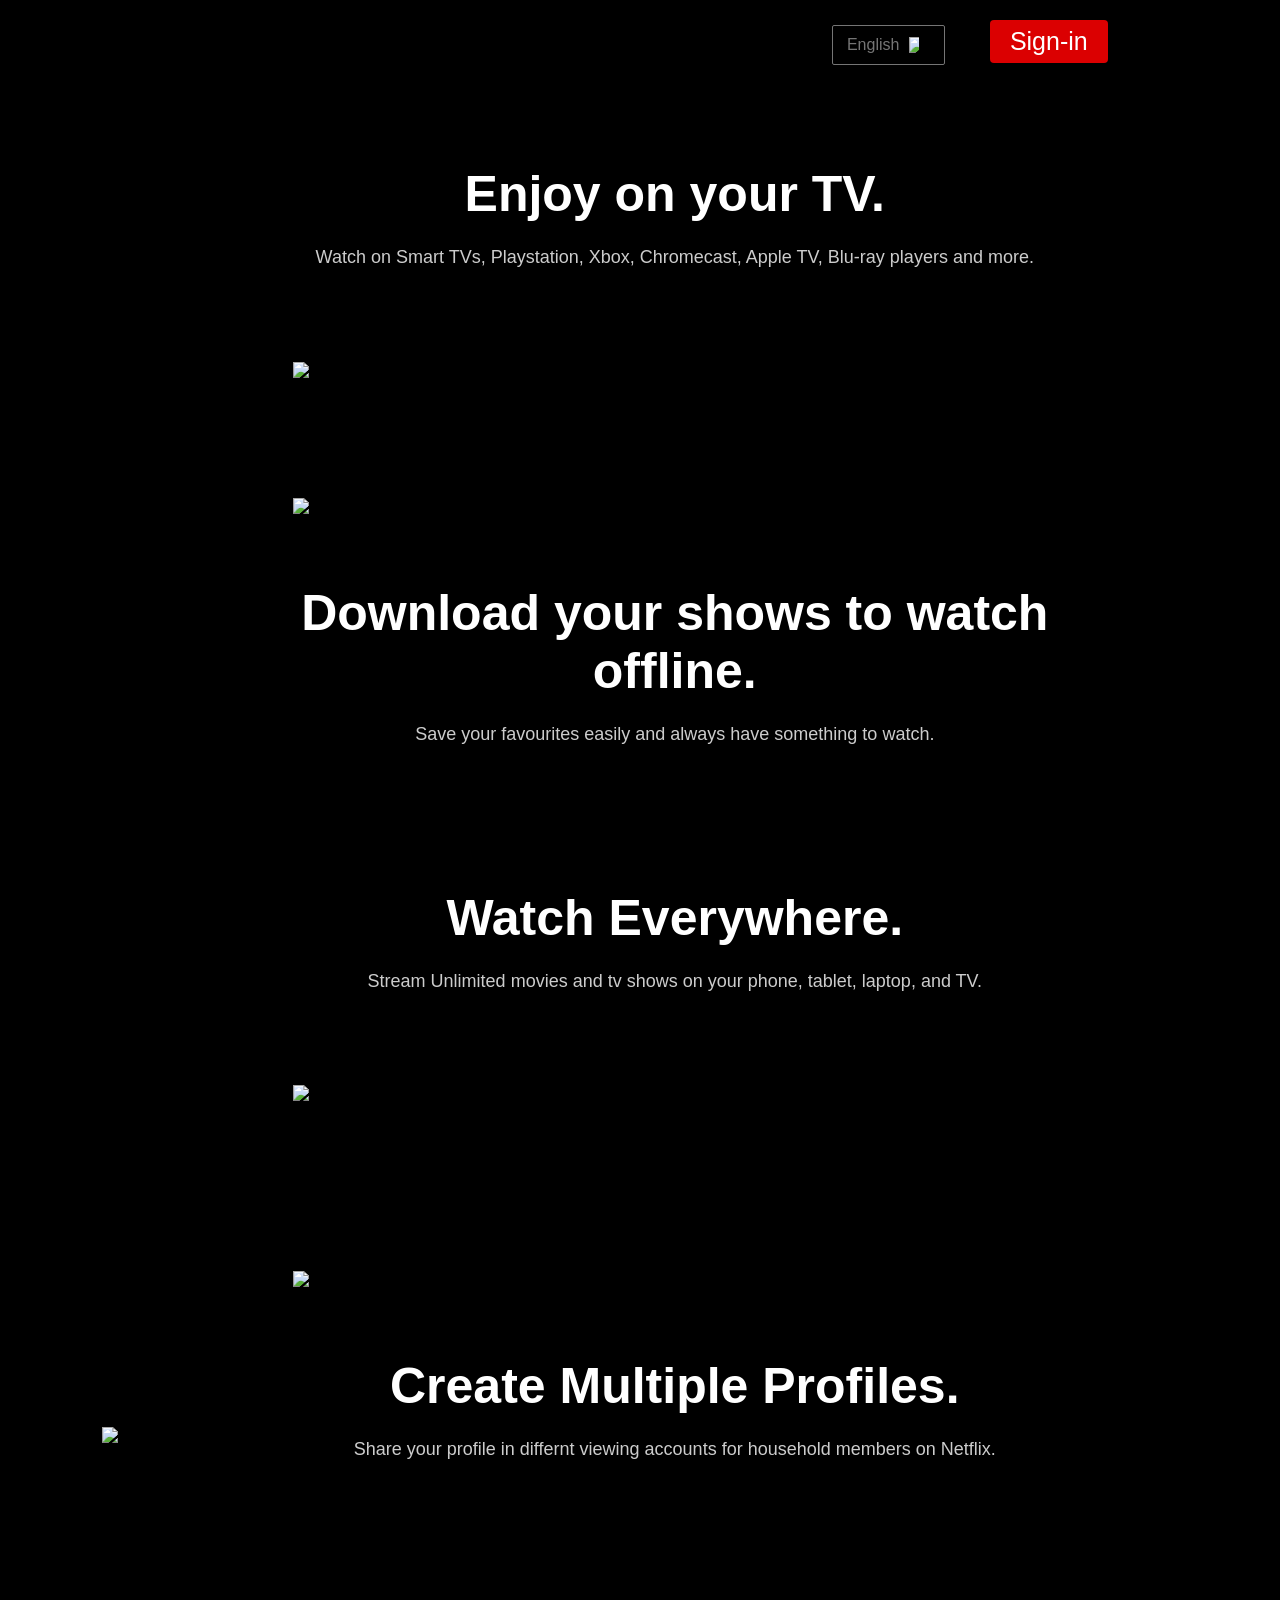
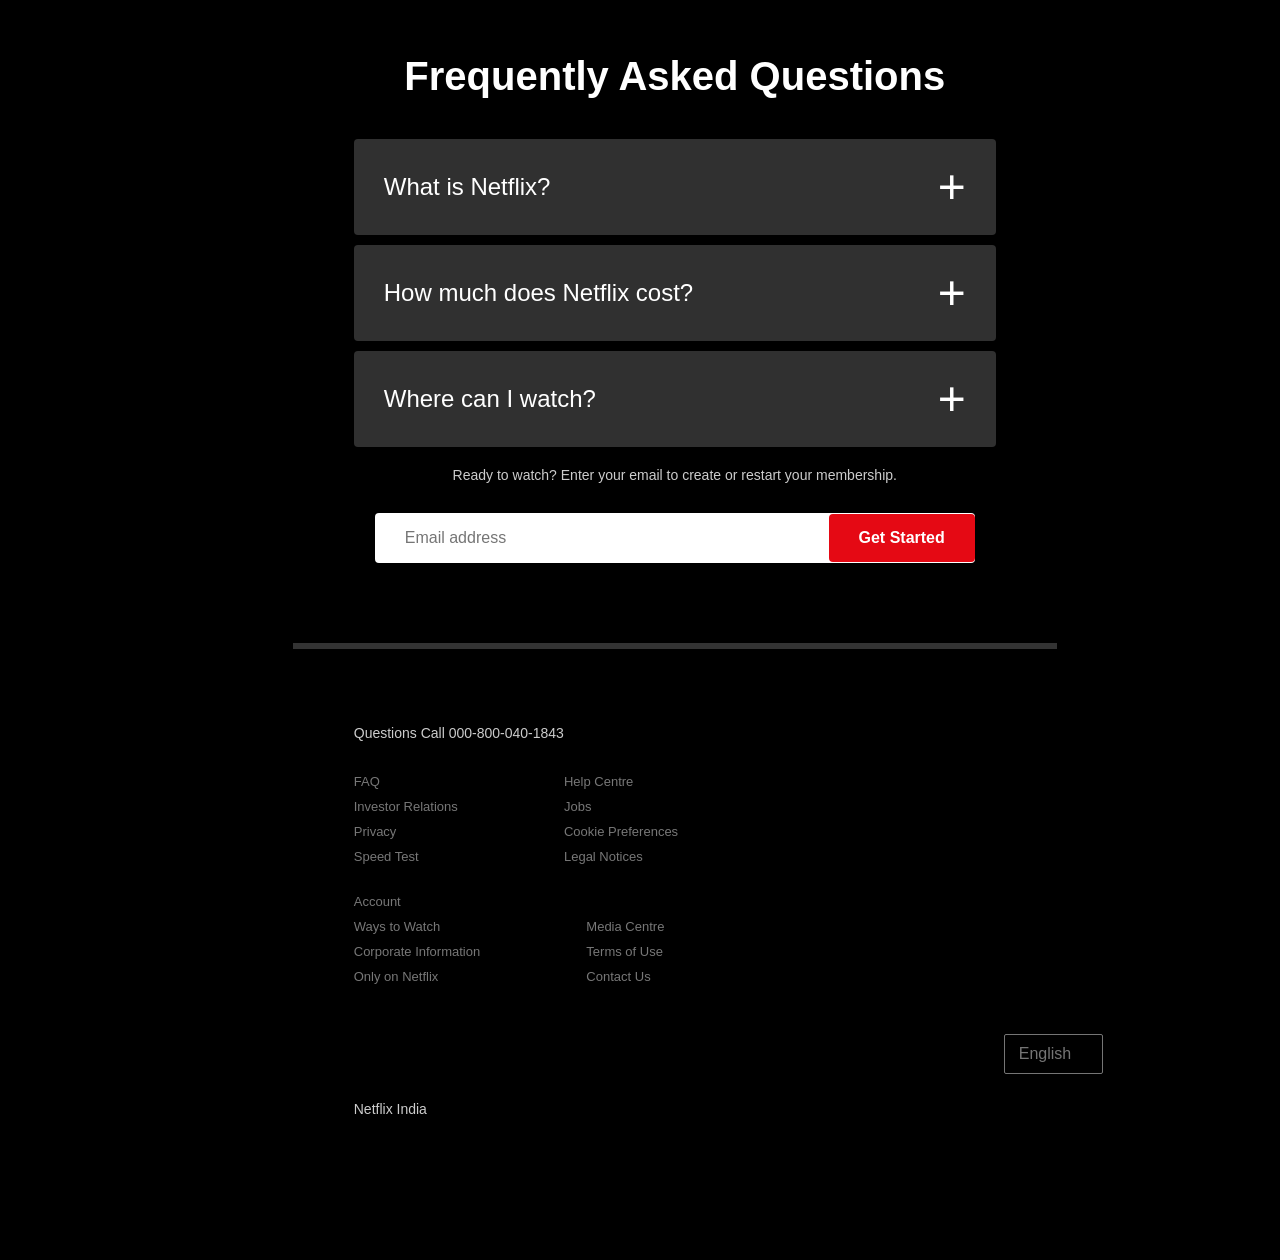
==== landing.html @ 238ab46c "Update landing.html" ====
<!DOCTYPE html>
<html>
<head>
    <meta name="viewport" content="width=device-width, initial-scale=1.0">
    <title>Netflix Clone Website</title>
    <link rel="stylesheet" href="style.css">
</head>
<body>

<!--Header-->
<div class="header">
    <nav>
        <img src="images/logo.png" class="logo">
        <div>
            <button class="language-btn">English <img src="images/down-icon.png"></button>
            <button class="language-btn2">Sign-in</button>
           
<!--Features-->
<div class="features">
    <div class="row">
        <div class="text-col">
            <h2>Enjoy on your TV.</h2>
            <p>Watch on Smart TVs, Playstation, Xbox, Chromecast, Apple TV, Blu-ray players and more.</p>
        </div>
        <div class="img-col">
            <img src="images/feature-1.png">
        </div>
    </div>
    <div class="row">
        <div class="img-col">
            <img src="images/feature-2.png">
        </div>
        <div class="text-col">
            <h2>Download your shows to watch offline.</h2>
            <p>Save your favourites easily and always have something to watch.</p>
        </div>
        <div class="row">
        <div class="text-col">
            <h2>Watch Everywhere.</h2>
            <p>Stream Unlimited movies and tv shows on your phone, tablet, laptop, and TV.</p>
        </div>
        <div class="img-col">
            <img src="images/feature-3.png">
        </div>
    </div>
    <div class="row">
         <div class="img-col">
            <img src="images/feature-4.png">
        </div>
        <div class="text-col">
            <h2>Create Multiple Profiles.</h2>
            <p>Share your profile in differnt viewing accounts for household members on Netflix.</p>
        </div>

    </div>
 </div>



<!--FAQ-->
<div class="container">
    <h1 class="faq-header">Frequently Asked Questions</h1>
    
    <div class="faq-list"> 
        <div class="faq-item">
            <input type="checkbox" id="faq1">
            
            <label for="faq1">
                What is Netflix?
            </label>
            
            <div class="faq-answer">
                <p>Netflix is a streaming service that offers a wide variety of award-winning TV shows, movies, anime, documentaries, and more on thousands of internet-connected devices.</p>
            </div>
        </div>

        <div class="faq-item">
            <input type="checkbox" id="faq2">
            <label for="faq2">
                How much does Netflix cost?
            </label>
            <div class="faq-answer">
                <p>Watch Netflix on your smartphone, tablet, Smart TV, laptop, or streaming device, all for one fixed monthly fee. Plans range from USD3.99 to USD11.99 a month.</p>
            </div>
        </div>
        
        <div class="faq-item">
            <input type="checkbox" id="faq3">
            <label for="faq3">
                Where can I watch?
            </label>
            <div class="faq-answer">
                <p>Watch anywhere, anytime. Sign in with your Netflix account to watch instantly on the web at netflix.com from your personal computer or on any internet-connected device.</p>
            </div>
        </div>

 </div>
 <!--Footer-->
 <small>Ready to watch? Enter your email to create or restart your membership.</small>
    <form class="email-signup">
        <input type="email" placeholder="Email address" required>
        <button type="submit">Get Started</button>
    </form>

</div>
<div class="footer">
    <div class="footer-content">
        <p><br> Questions Call 000-800-040-1843</p>
            <div class="footer-column">
                <a href="#">FAQ</a>
                <a href="#">Investor Relations</a>
                <a href="#">Privacy</a>
                <a href="#">Speed Test</a>
            </div>
            <div class="footer-column">
                <a href="#">Help Centre</a>
                <a href="#">Jobs</a>
                <a href="#">Cookie Preferences</a>
                <a href="#">Legal Notices</a>
            </div>
            <div class="footer-column">
                <a href="#">Account</a>
                <a href="#">Ways to Watch</a>
                <a href="#">Corporate Information</a>
                <a href="#">Only on Netflix</a>
            </div>
            <div class="footer-column">
                <a href="#">Media Centre</a>
                <a href="#">Terms of Use</a>
                <a href="#">Contact Us</a>
            </div>
  <div>
  </div>
    <div class="language-selector-wrapper">
            <select class="language-btn"> <img src="images/down-icon.png">
                <option value="english" selected>English</option>
                <option value="hindi">Hindi</option>
                <option value="spanish">Spanish</option>
                <option value="french">French</option>
                <option value="german">German</option>
            </select>
        </div>

        <p class="footer-country">Netflix India</p>
 </div>
</div>
   
<!--login Box-->
   <div class="login-box">
        <h2>Sign In</h2>
            <input type="email" placeholder="Email or phone number" required>
            <input type="password" placeholder="Password" required>
            <form action="profies.htm">
        <button type="submit" class="login-btn">Sign In</button>
    </form>
            <div class="form-help">
                <div class="remember-me">
                    <input type="checkbox" id="remember"><label for="remember">Remember me</label>
                </div>
                <a href="#">Need help?</a>
            </div>
        </form>
    </div>
    

    
</div>


<script src="script.js">
</script>


</body>
</html>

<style>
    *{
      margin: 0;
      padding: 0;
      font-family: 'Poppins', sans-serif;
      box-sizing: border-box;
 }
 body{
      background: #000;
      color: #fff;
 }



       /* HEADER SECTION */
.header{
    width: 100%;
    height: 100vh;
     background-image: linear-gradient(rgba(0,0,0,0.7),rgba(0,0,0,0.7)), url("images/hero.jpg.png");
    background-size: cover;
    background-position: center;
    padding: 10px 8%;
    position: relative;
     }


      /* NAVBAR STYLES */
    nav{
         display: flex;
         align-items:center;        
         justify-content: space-between;
         padding:10px 0;
     }


     /* LOGO STYLES */
     .logo{
           width: 220px;
      }


      /* NAVIGATION BUTTONS */
     nav button{
          background: #db0001;
          border: none;
          padding: 7px 20px;
          color: #fff;
          font-size: 20px;
          border-radius: 4px;
          cursor: pointer;
          margin-left: 10px;
      }


      /* LANGUAGE BUTTONS */
      .language-btn{ 
          position: relative;
          left: 650px;
          font-size: 25px;
          display: inline-flex;
          align-items: center;
          background: transparent;
          border: 1px solid #fff;
          padding: 7px 10px;
      }
      .language-btn2{ 
          position: relative; 
          left: 665px;
          font-size: 25px;
          display: inline-flex;
          align-items: center;
          background: #db0001;
          border: none;
          padding: 7px 20px;
          color: #fff;
          border-radius: 4px;
          cursor: pointer;
          margin-left: 10px;
          }
          .language-btn img{
               margin-left: 10px;
               width: 10px;
          }


          /* HEADER CONTENT STYLES */
          .header-content{
               position: absolute;
               top: 50%;
               left: 50%;
               transform: translate(-50%, -50%);
               text-align: center;
               margin-top: 100px;
          }
          .header-content h1{
               font-size: 60px;
               margin-bottom: 20px;
               line-height: 70px;
               font-weight: 600;
               max-width: 650px;
          }
          .header-content h3{
               font-size: 25px;
               margin-bottom: 20px;
               font-weight: 400;
          }
          .header-content p{
               font-size: 20px;
               margin-bottom: 20px;
          }



          /* EMAIL SIGNUP FORM STYLES */
          .email-signup{
               margin-top: 30px;
               background: #fff;
               display: flex;
               align-items: center;
               border-radius: 4px;
               overflow: hidden;
          }
          .email-signup input{
               flex: 1;
               border: none;
               margin-left: 20px;
               outline: none;
          }
          .email-signup button{
               background: #e50914;
               color: #fff;
               border: none;
               padding: 15px 30px;
               font-size: 16px;
               cursor: pointer;
          }



          /* FEATURES SECTION */
         .features{
               padding: 50px 12%;
               font-size: 22px;
          }
          .row{
               display: flex;
               align-items: center;
               flex-wrap: wrap;
               width: 100%;
               padding: 50px 0;
          }


          /* COLUMNS */
          .text-col{
               flex-basis: 50%;
               margin-bottom: 40px;
               text-align: center;
          }
     .img-col
          {
               flex-basis: 50%;
               margin-bottom: 20px;
          }
          .img-col img{
               display: block;
               width: 100%;
               margin: auto;
          }


          /* HEADINGS */
          .features h2{
               font-size: 50px;
               margin-bottom: 20px;
               font-weight: 600;
          }
          nav button:hover{
               background: #f40612;
          }
          


   /* FAQ SECTION STYLES */
body {
    background-color: #000;
    color: #fff;
    font-family: Arial, sans-serif;
    margin: 0;
    padding: 0;
}

.faq-section { 
    padding: 70px 5%;
    border-top: 8px solid #222;
    text-align: center;
}

.faq-section h1 {
    font-size: 2.5rem;
    margin-bottom: 40px;
}

.container { 
    max-width: 815px; 
    margin: 0 auto;  
}

.faq-list {
    padding: 0;
}

.faq-item {
    margin-bottom: 10px;
    background-color: #303030;
    text-align: left;
}

.faq-item input {
    display: none;
}

.faq-item label {
    display: flex;
    justify-content: space-between; 
    align-items: center;
    padding: 24px 30px;
    font-size: 1.5rem; 
    cursor: pointer;
    position: relative; 
    transition: background-color 0.2s;
}

.faq-item label:hover {
    background-color: #404040;
}


.faq-item label::after {
    content: '+'; /* The actual plus symbol */
    font-size: 3rem;
    line-height: 1;
    transition: transform 0.3s ease; 
}

.faq-answer {
    max-height: 0; 
    overflow: hidden;
    padding: 0 30px; 
    transition: max-height 0.3s cubic-bezier(0.5, 0, 0.1, 1), padding 0.3s ease; 
    text-align: left;
}

.faq-answer p {
    margin: 1em 0; 
    font-size: 1.1rem;
    line-height: 1.5;
} 
.faq-item input:checked ~ label::after { 
    transform: rotate(45deg);
}

.faq-item input:checked ~ .faq-answer {

    max-height: 600px; 
    padding: 24px,30px;
}



/* EMAIL SIGNUP FORM IN FAQ SECTION */
.faq .email-signup{
     margin: 20px auto 60px auto;
     max-width: 600px;
     margin-top: 30px;
     background: #fff;
     display: flex;
     align-items: center;
     border-radius: 4px;
     overflow: hidden;
     height: 60px;
}

  .faq small{
       font-size: 14px;
  }
     

/* FOOTER STYLES */
  .fotter{
       background: #000;
       color: #777;
       padding: 50px 15% 10px;
       border-top: 6px solid #333;
  }
     .fotter p{
          margin-bottom: 30px;
          font-size: 18px;
          font-weight: 400;
     }
     .fotter .columns{
          display: flex;
          flex-basis: 25%;
          flex-grow: 1;
          margin-bottom: 20px;
     }
     .fotter .columns a{
          display: block;
          color: #777;
          text-decoration: none;
          margin-bottom: 10px;
          font-size: 16px;
     }

    .site-footer {
    padding: 70px 45px 50px; 
    background: #000; 
    color: #757575; 
}

.footer-container {
    max-width: 1000px;
    margin: 0 auto;
}


.footer-links {
   
    display: grid;
    grid-template-columns: repeat(4, 1fr); 
    gap: 15px 100px; 
    list-style: none;
    padding: 0;
    margin: 30px 0 20px;
}

.footer-links a {
    color: #757575;
    text-decoration: none;
    font-size: 13px; 
    margin-bottom: 0; 
}

.footer-links a:hover {
    text-decoration: underline;
}

.language-selector-wrapper {
    margin: 20px 0;
}

.language-btn {
  
    padding: 8px 25px 8px 14px;
    border: 1px solid #757575; 
    border-radius: 2px;
    height: 40px; 
   
    color: #757575;
    font-size: 16px;
    cursor: pointer;

   
    -webkit-appearance: none;
    -moz-appearance: none;
    appearance: none;

}

.language-btn img{
               margin-left: 10px;
               width: 10px;
          }

.footer-country {
    font-size: 13px;
    color: #757575;
    margin-top:24px;
}
login-body {
    background-image: linear-gradient(rgba(0,0,0,0.5),rgba(0,0,0,0.5)), url("images/header-image.jpg.png");
    background-size: cover;
}

.login-box {
    position: absolute;
    top: 50%;
    left: 50%;
    transform: translate(-50%, -50%);
    background: rgba(0, 0, 0, 0.75);
    padding: 60px;
    width: 450px;
    border-radius: 4px;
}

.login-box h2 {
    margin-bottom: 28px;
    font-size: 32px;
}

.login-box input {
    width: 100%;
    height: 50px;
    background: #333;
    border: none;
    outline: none;
    border-radius: 4px;
    color: #fff;
    padding: 0 20px;
    margin-bottom: 20px;
}

.login-btn {
    width: 100%;
    padding: 16px;
    background: #e50914;
    color: #fff;
    border: none;
    font-size: 16px;
    font-weight: 600;
    border-radius: 4px;
    cursor: pointer;
    margin-top: 24px;
}

.form-help {
    display: flex;
    justify-content: space-between;
    color: #b3b3b3;
    font-size: 13px;
    margin-top: 10px;
}

.form-help a {
    color: #b3b3b3;
    text-decoration: none;
}


/* Video Icon */
.canva-video-icon {
  width: 36px;
  height: 36px;
  border-radius: 50%;
  background: rgba(0, 0, 0, 0.8);
  color: white;
  text-decoration: none;
  font-size: 16px;
  font-weight: bold;

  display: flex;
  align-items: center;
  justify-content: center;

  border: 1px solid rgba(255, 255, 255, 0.4);
  cursor: pointer;
  transition: 0.3s;
}

.canva-video-icon:hover {
  background: red;
  transform: scale(1.1);
}

/* Fullscreen Overlay */
.video-overlay {
  position: fixed;
  inset: 0;
  background: rgba(0, 0, 0, 0.95);
  z-index: 9999;

  display: flex;
  align-items: center;
  justify-content: center;

  opacity: 0;
  pointer-events: none;
  transition: opacity 0.4s ease;
}

/* Show overlay when clicked */
.video-overlay:target {
  opacity: 1;
  pointer-events: auto;
}

/* Fullscreen Video */
.video-overlay iframe {
  width: 100%;
  height: 100%;
  border: none;
}

/* Close Button */
.close-btn {
  position: absolute;
  top: 20px;
  right: 30px;
  font-size: 28px;
  color: white;
  text-decoration: none;
  cursor: pointer;
}

</style>

<script>
    /* ==========================
   FAQ ACCORDION
========================== */
const questions = document.querySelectorAll(".faq-question");

questions.forEach(question => {
  question.addEventListener("click", () => {
    const answer = question.nextElementSibling;

    // Close other open answers
    document.querySelectorAll(".faq-answer").forEach(item => {
      if (item !== answer) {
        item.style.display = "none";
      }
    });

    // Toggle current answer
    answer.style.display =
      answer.style.display === "block" ? "none" : "block";
  });
});


/* ==========================
   EMAIL VALIDATION
========================== */
const emailInput = document.querySelector(".email-form input");
const emailButton = document.querySelector(".email-form button");

emailButton.addEventListener("click", () => {
  const email = emailInput.value.trim();
  const emailRegex = /^[^\s@]+@[^\s@]+\.[^\s@]+$/;

  if (email === "") {
    alert("Please enter your email address.");
  } else if (!emailRegex.test(email)) {
    alert("Please enter a valid email address.");
  } else {
    alert("Welcome! This is a demo landing page.");
    emailInput.value = "";
  }
});


/* ==========================
   HEADER SCROLL EFFECT
========================== */
const nav = document.querySelector(".nav");

window.addEventListener("scroll", () => {
  if (window.scrollY > 50) {
    nav.style.backgroundColor = "rgba(0,0,0,0.9)";
  } else {
    nav.style.backgroundColor = "transparent";
  }
});


/* ==========================
   BUTTON HOVER EFFECT
========================== */
const buttons = document.querySelectorAll("button");

buttons.forEach(btn => {
  btn.addEventListener("mouseenter", () => {
    btn.style.opacity = "0.9";
  });

  btn.addEventListener("mouseleave", () => {
    btn.style.opacity = "1";
  });
});

</script>
---- style.css ----
* {
  margin: 0;
  padding: 0;
  box-sizing: border-box;
}

body {
  background: #000;
  color: #fff;
  font-family: 'Poppins', Arial, sans-serif;
}

/* HEADER SECTION */
.header {
  width: 100%;
  height: 100vh;
  background: linear-gradient(rgba(0,0,0,0.7),rgba(0,0,0,0.7)), url("netflix-avatar.png");
  background-size: cover;
  background-position: center;
  padding: 10px 8%;
  position: relative;
}

/* NAVBAR STYLES */
nav {
  display: flex;
  align-items: center;
  justify-content: space-between;
  padding: 10px 0;
  transition: background-color 0.3s;
}

/* LOGO STYLES */
.logo {
  width: 180px;
  object-fit: contain;
}

/* NAVIGATION BUTTONS */
nav button {
  background: #db0001;
  border: none;
  padding: 7px 20px;
  color: #fff;
  font-size: 16px;
  border-radius: 4px;
  cursor: pointer;
  margin-left: 10px;
  transition: background 0.3s;
}

nav button:hover {
  background: #f40612;
}

/* LANGUAGE BUTTONS */
.language-btn {
  font-size: 14px;
  display: inline-flex;
  align-items: center;
  background: transparent;
  border: 1px solid #fff;
  padding: 7px 10px;
  color: #fff;
  cursor: pointer;
  margin-right: 15px;
}

.language-btn2 {
  font-size: 14px;
  display: inline-flex;
  align-items: center;
  background: #db0001;
  border: none;
  padding: 7px 20px;
  color: #fff;
  border-radius: 4px;
  cursor: pointer;
}

.language-btn img,
.language-btn2 img {
  margin-left: 10px;
  width: 10px;
}

/* VIDEO ICON */
.canva-video-icon {
  width: 36px;
  height: 36px;
  border-radius: 50%;
  background: rgba(0, 0, 0, 0.8);
  color: white;
  text-decoration: none;
  font-size: 16px;
  font-weight: bold;
  display: flex;
  align-items: center;
  justify-content: center;
  border: 1px solid rgba(255, 255, 255, 0.4);
  cursor: pointer;
  transition: 0.3s;
  margin: 0 10px;
}

.canva-video-icon:hover {
  background: #e50914;
  transform: scale(1.1);
}

/* VIDEO OVERLAY */
.video-overlay {
  position: fixed;
  inset: 0;
  background: rgba(0, 0, 0, 0.95);
  z-index: 9999;
  display: flex;
  align-items: center;
  justify-content: center;
  opacity: 0;
  pointer-events: none;
  transition: opacity 0.4s ease;
}

.video-overlay:target {
  opacity: 1;
  pointer-events: auto;
}

.video-overlay iframe {
  width: 90%;
  height: 90%;
  border: none;
}

.close-btn {
  position: absolute;
  top: 20px;
  right: 30px;
  font-size: 28px;
  color: white;
  text-decoration: none;
  cursor: pointer;
}

/* FEATURES SECTION */
.features {
  padding: 50px 8%;
  font-size: 18px;
}

.row {
  display: flex;
  align-items: center;
  flex-wrap: wrap;
  width: 100%;
  padding: 50px 0;
  gap: 50px;
}

.text-col {
  flex: 1;
  min-width: 250px;
}

.img-col {
  flex: 1;
  min-width: 250px;
}

.img-col img {
  display: block;
  width: 100%;
  margin: auto;
}

.features h2 {
  font-size: 50px;
  margin-bottom: 20px;
  font-weight: 600;
}

.features p {
  font-size: 18px;
  line-height: 1.6;
  color: #ccc;
}

/* FAQ SECTION */
.container {
  max-width: 815px;
  margin: 0 auto;
  padding: 50px 8%;
}

.faq-header {
  font-size: 2.5rem;
  margin-bottom: 40px;
  text-align: center;
}

.faq-list {
  padding: 0;
}

.faq-item {
  margin-bottom: 10px;
  background-color: #303030;
  border-radius: 4px;
  overflow: hidden;
}

.faq-item input {
  display: none;
}

.faq-item label {
  display: flex;
  justify-content: space-between;
  align-items: center;
  padding: 24px 30px;
  font-size: 1.5rem;
  cursor: pointer;
  position: relative;
  transition: background-color 0.2s;
  user-select: none;
}

.faq-item label:hover {
  background-color: #404040;
}

.faq-item label::after {
  content: '+';
  font-size: 3rem;
  line-height: 1;
  transition: transform 0.3s ease;
}

.faq-answer {
  max-height: 0;
  overflow: hidden;
  padding: 0 30px;
  transition: max-height 0.3s cubic-bezier(0.5, 0, 0.1, 1), padding 0.3s ease;
  background-color: #222;
}

.faq-answer p {
  margin: 1em 0;
  font-size: 1.1rem;
  line-height: 1.5;
  color: #ccc;
}

.faq-item input:checked ~ label::after {
  transform: rotate(45deg);
}

.faq-item input:checked ~ .faq-answer {
  max-height: 600px;
  padding: 24px 30px;
}

/* EMAIL SIGNUP */
.email-signup {
  margin: 30px auto;
  background: #fff;
  display: flex;
  align-items: center;
  border-radius: 4px;
  overflow: hidden;
  height: 50px;
  max-width: 600px;
}

.email-signup input {
  flex: 1;
  border: none;
  margin-left: 20px;
  outline: none;
  font-size: 16px;
  padding: 10px;
}

.email-signup button {
  background: #e50914;
  color: #fff;
  border: none;
  padding: 15px 30px;
  font-size: 16px;
  cursor: pointer;
  transition: background 0.3s;
  font-weight: 600;
}

.email-signup button:hover {
  background: #f40612;
}

small {
  display: block;
  text-align: center;
  color: #ccc;
  font-size: 14px;
  margin: 20px 0;
}

/* FOOTER */
.footer {
  background: #000;
  color: #777;
  padding: 50px 8%;
  border-top: 6px solid #333;
}

.footer-content {
  max-width: 1200px;
  margin: 0 auto;
}

.footer-content p {
  margin-bottom: 30px;
  font-size: 14px;
}

.footer-column {
  display: inline-block;
  margin-right: 100px;
  margin-bottom: 20px;
}

.footer-column a {
  display: block;
  color: #777;
  text-decoration: none;
  margin-bottom: 10px;
  font-size: 13px;
  transition: color 0.3s;
}

.footer-column a:hover {
  color: #fff;
}

.footer-country {
  font-size: 13px;
  color: #777;
  margin-top: 24px;
}

/* LOGIN BOX */
.login-box {
  position: fixed;
  top: 50%;
  left: 50%;
  transform: translate(-50%, -50%);
  background: rgba(0, 0, 0, 0.75);
  padding: 60px;
  width: 90%;
  max-width: 450px;
  border-radius: 4px;
  z-index: 1000;
  display: none;
}

.login-box.show {
  display: block;
}

.login-box h2 {
  margin-bottom: 28px;
  font-size: 32px;
}

.login-box input {
  width: 100%;
  height: 50px;
  background: #333;
  border: none;
  outline: none;
  border-radius: 4px;
  color: #fff;
  padding: 0 20px;
  margin-bottom: 20px;
  font-size: 14px;
}

.login-box input::placeholder {
  color: #999;
}

.login-btn {
  width: 100%;
  padding: 16px;
  background: #e50914;
  color: #fff;
  border: none;
  font-size: 16px;
  font-weight: 600;
  border-radius: 4px;
  cursor: pointer;
  margin-top: 24px;
  transition: background 0.3s;
}

.login-btn:hover {
  background: #f40612;
}

.form-help {
  display: flex;
  justify-content: space-between;
  color: #b3b3b3;
  font-size: 13px;
  margin-top: 10px;
}

.form-help a {
  color: #b3b3b3;
  text-decoration: none;
}

.form-help a:hover {
  color: #fff;
}

.remember-me {
  display: flex;
  align-items: center;
}

.remember-me input {
  margin-right: 5px;
}

.remember-me label {
  margin: 0;
}

/* RESPONSIVE */
@media (max-width: 768px) {
  .features h2 {
    font-size: 30px;
  }

  .row {
    flex-direction: column;
  }

  .text-col, .img-col {
    flex: 1;
    min-width: 100%;
  }

  .faq-header {
    font-size: 1.8rem;
  }

  .faq-item label {
    font-size: 1.1rem;
    padding: 16px 20px;
  }

  .email-signup {
    flex-direction: column;
    height: auto;
    gap: 10px;
  }

  .email-signup input {
    margin: 0;
    width: 100%;
  }

  .email-signup button {
    width: 100%;
  }

  .footer-column {
    display: block;
    margin-right: 0;
  }
}
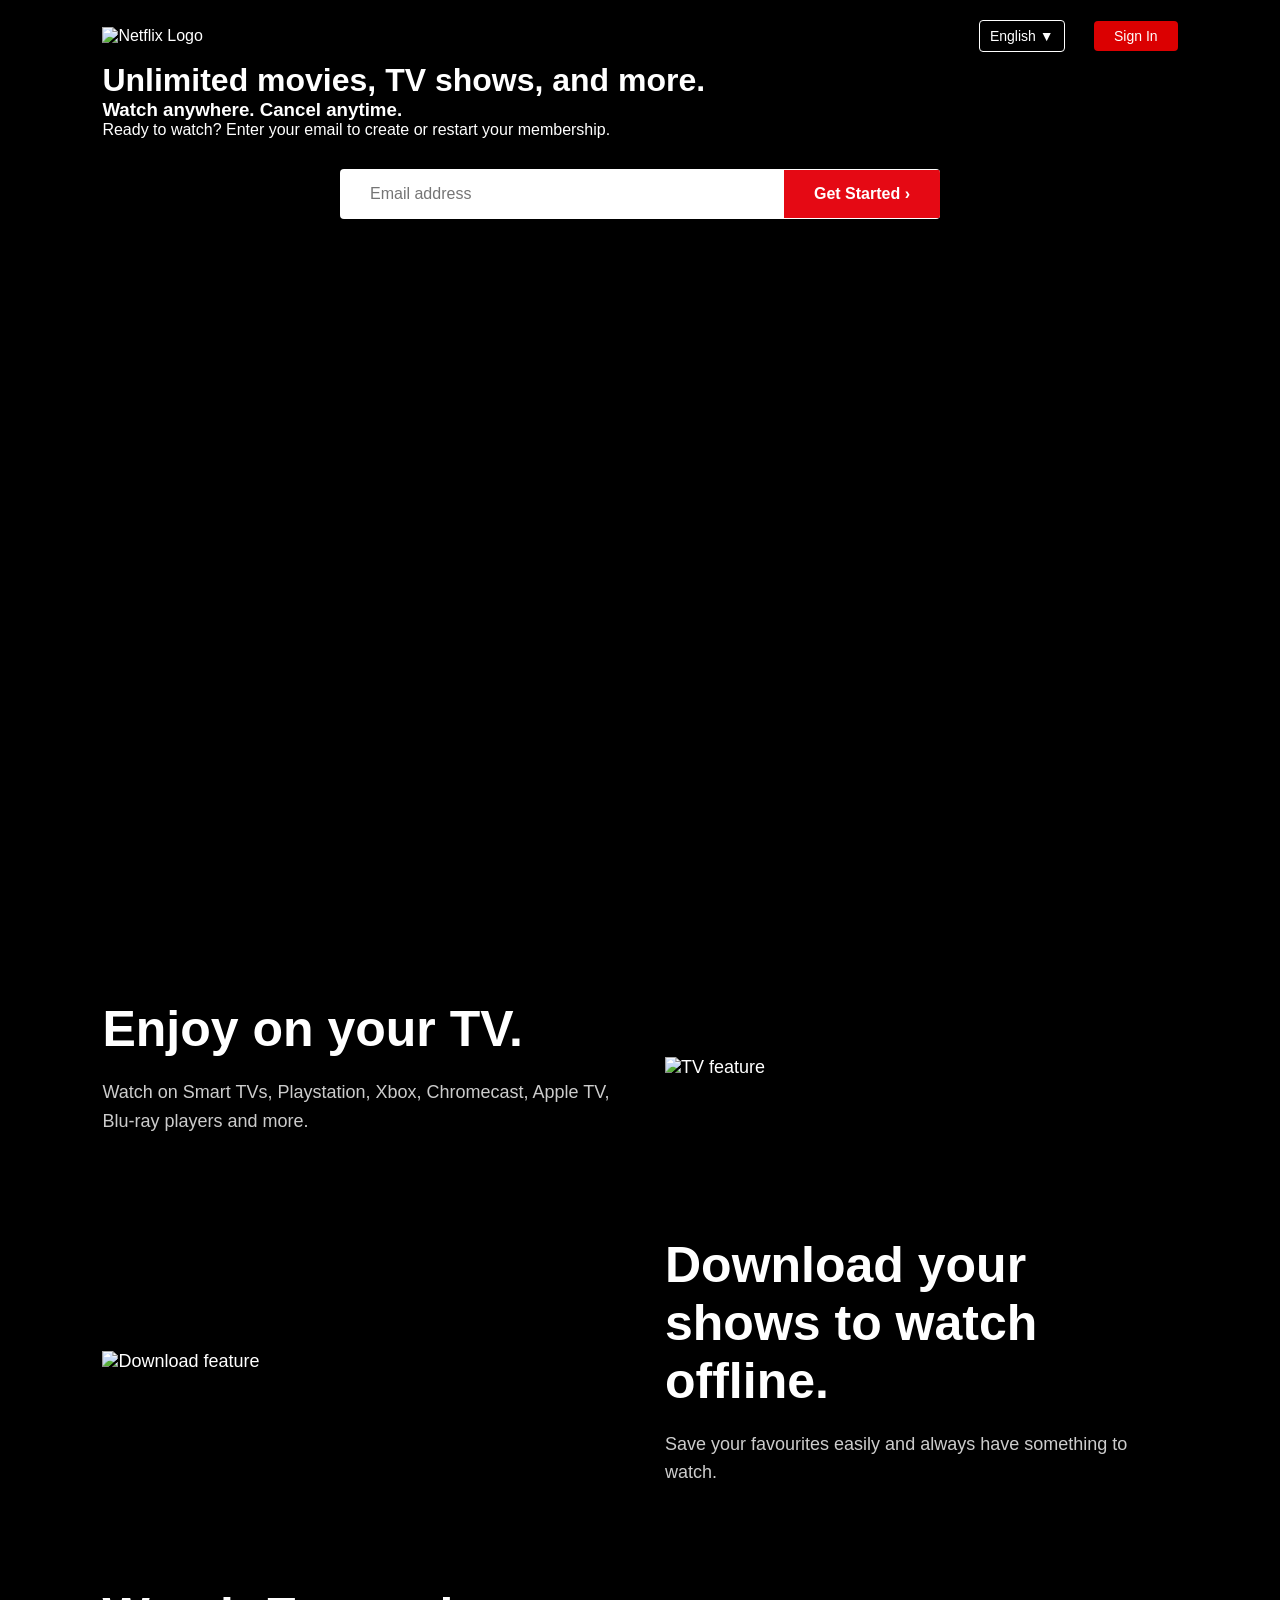
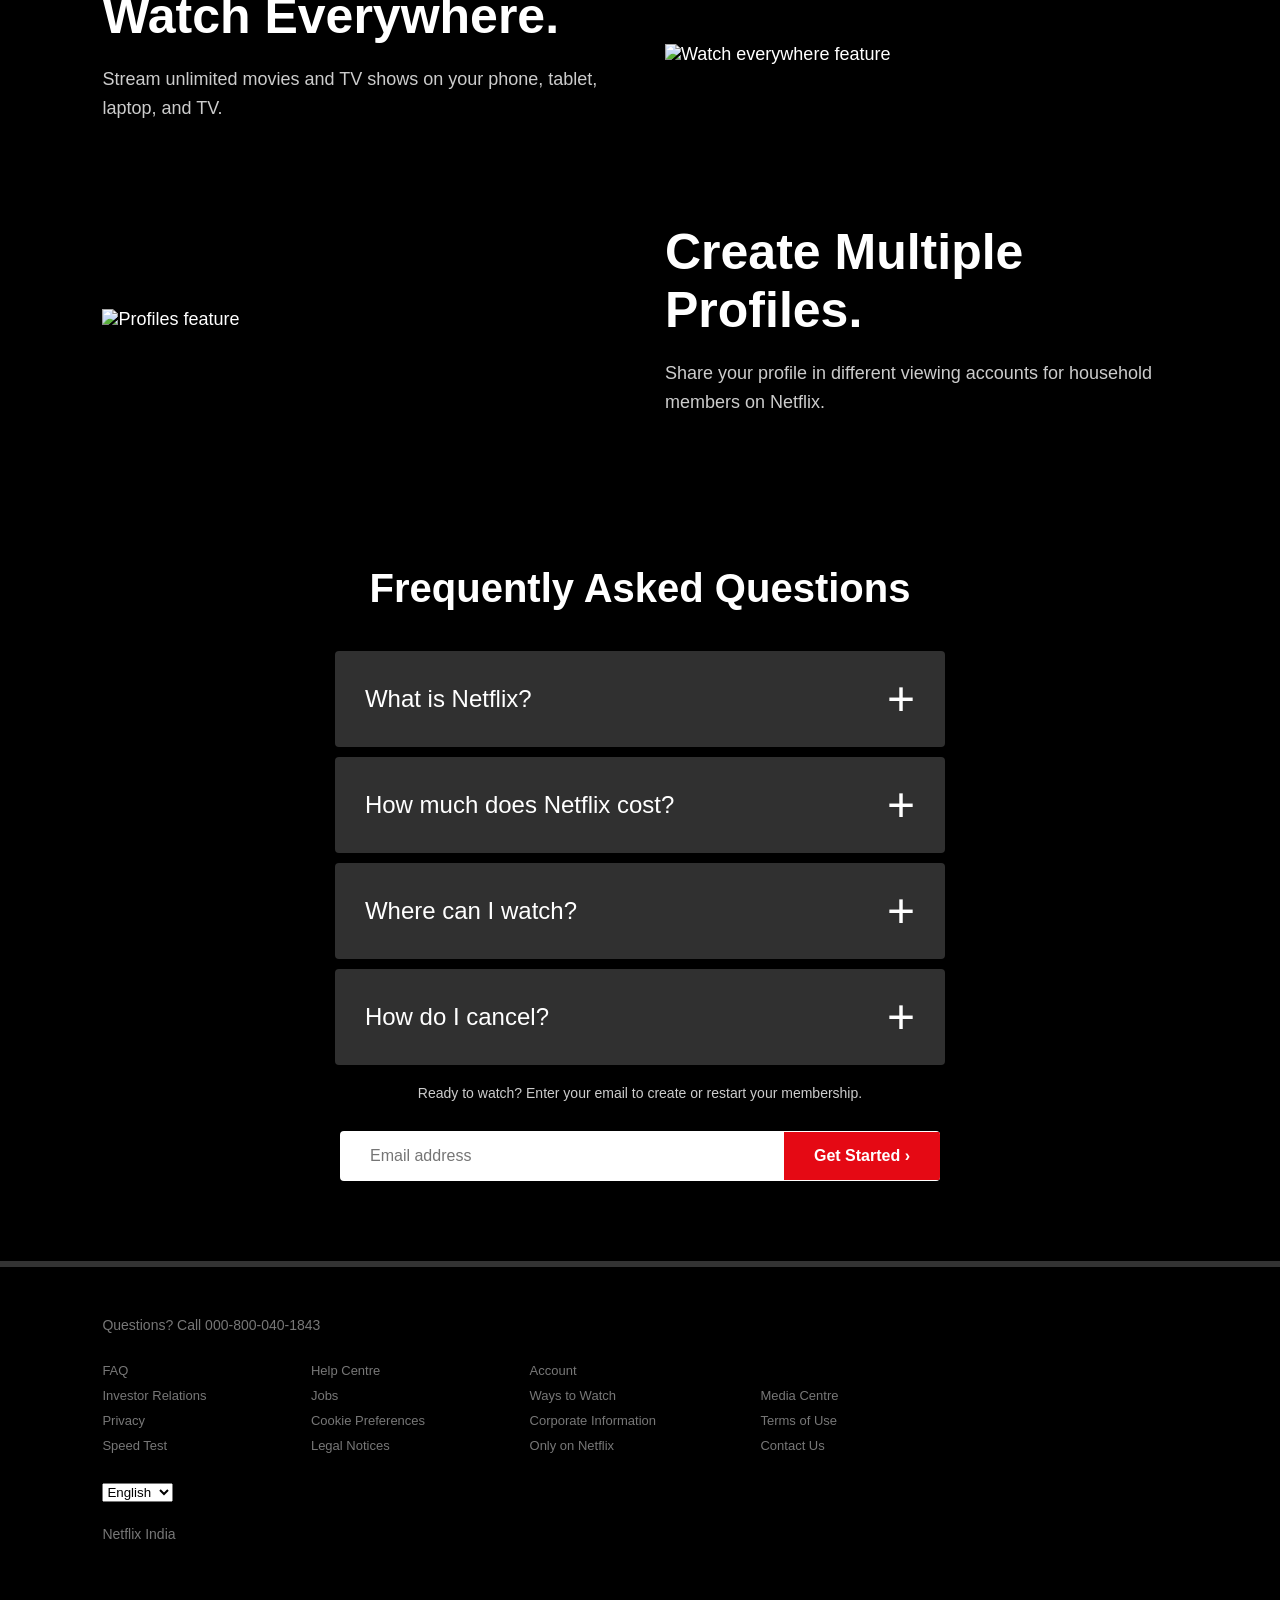
==== commit 6ca820fe: "Fix: Correct all image paths and structure" ====
--- a/landing.html
+++ b/landing.html
@@ -1,757 +1,185 @@
-<!DOCTYPE html>
-<html>
-<head>
-    <meta name="viewport" content="width=device-width, initial-scale=1.0">
-    <title>Netflix Clone Website</title>
-    <link rel="stylesheet" href="style.css">
-</head>
-<body>
-
-<!--Header-->
-<div class="header">
-    <nav>
-        <img src="images/logo.png" class="logo">
-        <div>
-            <button class="language-btn">English <img src="images/down-icon.png"></button>
-            <button class="language-btn2">Sign-in</button>
-           
-<!--Features-->
-<div class="features">
-    <div class="row">
-        <div class="text-col">
-            <h2>Enjoy on your TV.</h2>
-            <p>Watch on Smart TVs, Playstation, Xbox, Chromecast, Apple TV, Blu-ray players and more.</p>
-        </div>
-        <div class="img-col">
-            <img src="images/feature-1.png">
-        </div>
-    </div>
-    <div class="row">
-        <div class="img-col">
-            <img src="images/feature-2.png">
-        </div>
-        <div class="text-col">
-            <h2>Download your shows to watch offline.</h2>
-            <p>Save your favourites easily and always have something to watch.</p>
-        </div>
-        <div class="row">
-        <div class="text-col">
-            <h2>Watch Everywhere.</h2>
-            <p>Stream Unlimited movies and tv shows on your phone, tablet, laptop, and TV.</p>
-        </div>
-        <div class="img-col">
-            <img src="images/feature-3.png">
-        </div>
-    </div>
-    <div class="row">
-         <div class="img-col">
-            <img src="images/feature-4.png">
-        </div>
-        <div class="text-col">
-            <h2>Create Multiple Profiles.</h2>
-            <p>Share your profile in differnt viewing accounts for household members on Netflix.</p>
-        </div>
-
-    </div>
- </div>
-
-
-
-<!--FAQ-->
-<div class="container">
-    <h1 class="faq-header">Frequently Asked Questions</h1>
-    
-    <div class="faq-list"> 
-        <div class="faq-item">
-            <input type="checkbox" id="faq1">
-            
-            <label for="faq1">
-                What is Netflix?
-            </label>
-            
-            <div class="faq-answer">
-                <p>Netflix is a streaming service that offers a wide variety of award-winning TV shows, movies, anime, documentaries, and more on thousands of internet-connected devices.</p>
-            </div>
-        </div>
-
-        <div class="faq-item">
-            <input type="checkbox" id="faq2">
-            <label for="faq2">
-                How much does Netflix cost?
-            </label>
-            <div class="faq-answer">
-                <p>Watch Netflix on your smartphone, tablet, Smart TV, laptop, or streaming device, all for one fixed monthly fee. Plans range from USD3.99 to USD11.99 a month.</p>
-            </div>
-        </div>
-        
-        <div class="faq-item">
-            <input type="checkbox" id="faq3">
-            <label for="faq3">
-                Where can I watch?
-            </label>
-            <div class="faq-answer">
-                <p>Watch anywhere, anytime. Sign in with your Netflix account to watch instantly on the web at netflix.com from your personal computer or on any internet-connected device.</p>
-            </div>
-        </div>
-
- </div>
- <!--Footer-->
- <small>Ready to watch? Enter your email to create or restart your membership.</small>
-    <form class="email-signup">
-        <input type="email" placeholder="Email address" required>
-        <button type="submit">Get Started</button>
-    </form>
-
-</div>
-<div class="footer">
-    <div class="footer-content">
-        <p><br> Questions Call 000-800-040-1843</p>
-            <div class="footer-column">
-                <a href="#">FAQ</a>
-                <a href="#">Investor Relations</a>
-                <a href="#">Privacy</a>
-                <a href="#">Speed Test</a>
-            </div>
-            <div class="footer-column">
-                <a href="#">Help Centre</a>
-                <a href="#">Jobs</a>
-                <a href="#">Cookie Preferences</a>
-                <a href="#">Legal Notices</a>
-            </div>
-            <div class="footer-column">
-                <a href="#">Account</a>
-                <a href="#">Ways to Watch</a>
-                <a href="#">Corporate Information</a>
-                <a href="#">Only on Netflix</a>
-            </div>
-            <div class="footer-column">
-                <a href="#">Media Centre</a>
-                <a href="#">Terms of Use</a>
-                <a href="#">Contact Us</a>
-            </div>
-  <div>
-  </div>
-    <div class="language-selector-wrapper">
-            <select class="language-btn"> <img src="images/down-icon.png">
-                <option value="english" selected>English</option>
-                <option value="hindi">Hindi</option>
-                <option value="spanish">Spanish</option>
-                <option value="french">French</option>
-                <option value="german">German</option>
-            </select>
-        </div>
-
-        <p class="footer-country">Netflix India</p>
- </div>
-</div>
-   
-<!--login Box-->
-   <div class="login-box">
-        <h2>Sign In</h2>
-            <input type="email" placeholder="Email or phone number" required>
-            <input type="password" placeholder="Password" required>
-            <form action="profies.htm">
-        <button type="submit" class="login-btn">Sign In</button>
-    </form>
-            <div class="form-help">
-                <div class="remember-me">
-                    <input type="checkbox" id="remember"><label for="remember">Remember me</label>
-                </div>
-                <a href="#">Need help?</a>
-            </div>
-        </form>
-    </div>
-    
-
-    
-</div>
-
-
-<script src="script.js">
-</script>
-
-
-</body>
-</html>
-
-<style>
-    *{
-      margin: 0;
-      padding: 0;
-      font-family: 'Poppins', sans-serif;
-      box-sizing: border-box;
- }
- body{
-      background: #000;
-      color: #fff;
- }
-
-
-
-       /* HEADER SECTION */
-.header{
-    width: 100%;
-    height: 100vh;
-     background-image: linear-gradient(rgba(0,0,0,0.7),rgba(0,0,0,0.7)), url("images/hero.jpg.png");
-    background-size: cover;
-    background-position: center;
-    padding: 10px 8%;
-    position: relative;
-     }
-
-
-      /* NAVBAR STYLES */
-    nav{
-         display: flex;
-         align-items:center;        
-         justify-content: space-between;
-         padding:10px 0;
-     }
-
-
-     /* LOGO STYLES */
-     .logo{
-           width: 220px;
-      }
-
-
-      /* NAVIGATION BUTTONS */
-     nav button{
-          background: #db0001;
-          border: none;
-          padding: 7px 20px;
-          color: #fff;
-          font-size: 20px;
-          border-radius: 4px;
-          cursor: pointer;
-          margin-left: 10px;
-      }
-
-
-      /* LANGUAGE BUTTONS */
-      .language-btn{ 
-          position: relative;
-          left: 650px;
-          font-size: 25px;
-          display: inline-flex;
-          align-items: center;
-          background: transparent;
-          border: 1px solid #fff;
-          padding: 7px 10px;
-      }
-      .language-btn2{ 
-          position: relative; 
-          left: 665px;
-          font-size: 25px;
-          display: inline-flex;
-          align-items: center;
-          background: #db0001;
-          border: none;
-          padding: 7px 20px;
-          color: #fff;
-          border-radius: 4px;
-          cursor: pointer;
-          margin-left: 10px;
-          }
-          .language-btn img{
-               margin-left: 10px;
-               width: 10px;
-          }
-
-
-          /* HEADER CONTENT STYLES */
-          .header-content{
-               position: absolute;
-               top: 50%;
-               left: 50%;
-               transform: translate(-50%, -50%);
-               text-align: center;
-               margin-top: 100px;
-          }
-          .header-content h1{
-               font-size: 60px;
-               margin-bottom: 20px;
-               line-height: 70px;
-               font-weight: 600;
-               max-width: 650px;
-          }
-          .header-content h3{
-               font-size: 25px;
-               margin-bottom: 20px;
-               font-weight: 400;
-          }
-          .header-content p{
-               font-size: 20px;
-               margin-bottom: 20px;
-          }
-
-
-
-          /* EMAIL SIGNUP FORM STYLES */
-          .email-signup{
-               margin-top: 30px;
-               background: #fff;
-               display: flex;
-               align-items: center;
-               border-radius: 4px;
-               overflow: hidden;
-          }
-          .email-signup input{
-               flex: 1;
-               border: none;
-               margin-left: 20px;
-               outline: none;
-          }
-          .email-signup button{
-               background: #e50914;
-               color: #fff;
-               border: none;
-               padding: 15px 30px;
-               font-size: 16px;
-               cursor: pointer;
-          }
-
-
-
-          /* FEATURES SECTION */
-         .features{
-               padding: 50px 12%;
-               font-size: 22px;
-          }
-          .row{
-               display: flex;
-               align-items: center;
-               flex-wrap: wrap;
-               width: 100%;
-               padding: 50px 0;
-          }
-
-
-          /* COLUMNS */
-          .text-col{
-               flex-basis: 50%;
-               margin-bottom: 40px;
-               text-align: center;
-          }
-     .img-col
-          {
-               flex-basis: 50%;
-               margin-bottom: 20px;
-          }
-          .img-col img{
-               display: block;
-               width: 100%;
-               margin: auto;
-          }
-
-
-          /* HEADINGS */
-          .features h2{
-               font-size: 50px;
-               margin-bottom: 20px;
-               font-weight: 600;
-          }
-          nav button:hover{
-               background: #f40612;
-          }
-          
-
-
-   /* FAQ SECTION STYLES */
-body {
-    background-color: #000;
-    color: #fff;
-    font-family: Arial, sans-serif;
-    margin: 0;
-    padding: 0;
-}
-
-.faq-section { 
-    padding: 70px 5%;
-    border-top: 8px solid #222;
-    text-align: center;
-}
-
-.faq-section h1 {
-    font-size: 2.5rem;
-    margin-bottom: 40px;
-}
-
-.container { 
-    max-width: 815px; 
-    margin: 0 auto;  
-}
-
-.faq-list {
-    padding: 0;
-}
-
-.faq-item {
-    margin-bottom: 10px;
-    background-color: #303030;
-    text-align: left;
-}
-
-.faq-item input {
-    display: none;
-}
-
-.faq-item label {
-    display: flex;
-    justify-content: space-between; 
-    align-items: center;
-    padding: 24px 30px;
-    font-size: 1.5rem; 
-    cursor: pointer;
-    position: relative; 
-    transition: background-color 0.2s;
-}
-
-.faq-item label:hover {
-    background-color: #404040;
-}
-
-
-.faq-item label::after {
-    content: '+'; /* The actual plus symbol */
-    font-size: 3rem;
-    line-height: 1;
-    transition: transform 0.3s ease; 
-}
-
-.faq-answer {
-    max-height: 0; 
-    overflow: hidden;
-    padding: 0 30px; 
-    transition: max-height 0.3s cubic-bezier(0.5, 0, 0.1, 1), padding 0.3s ease; 
-    text-align: left;
-}
-
-.faq-answer p {
-    margin: 1em 0; 
-    font-size: 1.1rem;
-    line-height: 1.5;
-} 
-.faq-item input:checked ~ label::after { 
-    transform: rotate(45deg);
-}
-
-.faq-item input:checked ~ .faq-answer {
-
-    max-height: 600px; 
-    padding: 24px,30px;
-}
-
-
-
-/* EMAIL SIGNUP FORM IN FAQ SECTION */
-.faq .email-signup{
-     margin: 20px auto 60px auto;
-     max-width: 600px;
-     margin-top: 30px;
-     background: #fff;
-     display: flex;
-     align-items: center;
-     border-radius: 4px;
-     overflow: hidden;
-     height: 60px;
-}
-
-  .faq small{
-       font-size: 14px;
-  }
-     
-
-/* FOOTER STYLES */
-  .fotter{
-       background: #000;
-       color: #777;
-       padding: 50px 15% 10px;
-       border-top: 6px solid #333;
-  }
-     .fotter p{
-          margin-bottom: 30px;
-          font-size: 18px;
-          font-weight: 400;
-     }
-     .fotter .columns{
-          display: flex;
-          flex-basis: 25%;
-          flex-grow: 1;
-          margin-bottom: 20px;
-     }
-     .fotter .columns a{
-          display: block;
-          color: #777;
-          text-decoration: none;
-          margin-bottom: 10px;
-          font-size: 16px;
-     }
-
-    .site-footer {
-    padding: 70px 45px 50px; 
-    background: #000; 
-    color: #757575; 
-}
-
-.footer-container {
-    max-width: 1000px;
-    margin: 0 auto;
-}
-
-
-.footer-links {
-   
-    display: grid;
-    grid-template-columns: repeat(4, 1fr); 
-    gap: 15px 100px; 
-    list-style: none;
-    padding: 0;
-    margin: 30px 0 20px;
-}
-
-.footer-links a {
-    color: #757575;
-    text-decoration: none;
-    font-size: 13px; 
-    margin-bottom: 0; 
-}
-
-.footer-links a:hover {
-    text-decoration: underline;
-}
-
-.language-selector-wrapper {
-    margin: 20px 0;
-}
-
-.language-btn {
-  
-    padding: 8px 25px 8px 14px;
-    border: 1px solid #757575; 
-    border-radius: 2px;
-    height: 40px; 
-   
-    color: #757575;
-    font-size: 16px;
-    cursor: pointer;
-
-   
-    -webkit-appearance: none;
-    -moz-appearance: none;
-    appearance: none;
-
-}
-
-.language-btn img{
-               margin-left: 10px;
-               width: 10px;
-          }
-
-.footer-country {
-    font-size: 13px;
-    color: #757575;
-    margin-top:24px;
-}
-login-body {
-    background-image: linear-gradient(rgba(0,0,0,0.5),rgba(0,0,0,0.5)), url("images/header-image.jpg.png");
-    background-size: cover;
-}
-
-.login-box {
-    position: absolute;
-    top: 50%;
-    left: 50%;
-    transform: translate(-50%, -50%);
-    background: rgba(0, 0, 0, 0.75);
-    padding: 60px;
-    width: 450px;
-    border-radius: 4px;
-}
-
-.login-box h2 {
-    margin-bottom: 28px;
-    font-size: 32px;
-}
-
-.login-box input {
-    width: 100%;
-    height: 50px;
-    background: #333;
-    border: none;
-    outline: none;
-    border-radius: 4px;
-    color: #fff;
-    padding: 0 20px;
-    margin-bottom: 20px;
-}
-
-.login-btn {
-    width: 100%;
-    padding: 16px;
-    background: #e50914;
-    color: #fff;
-    border: none;
-    font-size: 16px;
-    font-weight: 600;
-    border-radius: 4px;
-    cursor: pointer;
-    margin-top: 24px;
-}
-
-.form-help {
-    display: flex;
-    justify-content: space-between;
-    color: #b3b3b3;
-    font-size: 13px;
-    margin-top: 10px;
-}
-
-.form-help a {
-    color: #b3b3b3;
-    text-decoration: none;
-}
-
-
-/* Video Icon */
-.canva-video-icon {
-  width: 36px;
-  height: 36px;
-  border-radius: 50%;
-  background: rgba(0, 0, 0, 0.8);
-  color: white;
-  text-decoration: none;
-  font-size: 16px;
-  font-weight: bold;
-
-  display: flex;
-  align-items: center;
-  justify-content: center;
-
-  border: 1px solid rgba(255, 255, 255, 0.4);
-  cursor: pointer;
-  transition: 0.3s;
-}
-
-.canva-video-icon:hover {
-  background: red;
-  transform: scale(1.1);
-}
-
-/* Fullscreen Overlay */
-.video-overlay {
-  position: fixed;
-  inset: 0;
-  background: rgba(0, 0, 0, 0.95);
-  z-index: 9999;
-
-  display: flex;
-  align-items: center;
-  justify-content: center;
-
-  opacity: 0;
-  pointer-events: none;
-  transition: opacity 0.4s ease;
-}
-
-/* Show overlay when clicked */
-.video-overlay:target {
-  opacity: 1;
-  pointer-events: auto;
-}
-
-/* Fullscreen Video */
-.video-overlay iframe {
-  width: 100%;
-  height: 100%;
-  border: none;
-}
-
-/* Close Button */
-.close-btn {
-  position: absolute;
-  top: 20px;
-  right: 30px;
-  font-size: 28px;
-  color: white;
-  text-decoration: none;
-  cursor: pointer;
-}
-
-</style>
-
-<script>
-    /* ==========================
-   FAQ ACCORDION
-========================== */
-const questions = document.querySelectorAll(".faq-question");
-
-questions.forEach(question => {
-  question.addEventListener("click", () => {
-    const answer = question.nextElementSibling;
-
-    // Close other open answers
-    document.querySelectorAll(".faq-answer").forEach(item => {
-      if (item !== answer) {
-        item.style.display = "none";
-      }
-    });
-
-    // Toggle current answer
-    answer.style.display =
-      answer.style.display === "block" ? "none" : "block";
-  });
-});
-
-
-/* ==========================
-   EMAIL VALIDATION
-========================== */
-const emailInput = document.querySelector(".email-form input");
-const emailButton = document.querySelector(".email-form button");
-
-emailButton.addEventListener("click", () => {
-  const email = emailInput.value.trim();
-  const emailRegex = /^[^\s@]+@[^\s@]+\.[^\s@]+$/;
-
-  if (email === "") {
-    alert("Please enter your email address.");
-  } else if (!emailRegex.test(email)) {
-    alert("Please enter a valid email address.");
-  } else {
-    alert("Welcome! This is a demo landing page.");
-    emailInput.value = "";
-  }
-});
-
-
-/* ==========================
-   HEADER SCROLL EFFECT
-========================== */
-const nav = document.querySelector(".nav");
-
-window.addEventListener("scroll", () => {
-  if (window.scrollY > 50) {
-    nav.style.backgroundColor = "rgba(0,0,0,0.9)";
-  } else {
-    nav.style.backgroundColor = "transparent";
-  }
-});
-
-
-/* ==========================
-   BUTTON HOVER EFFECT
-========================== */
-const buttons = document.querySelectorAll("button");
-
-buttons.forEach(btn => {
-  btn.addEventListener("mouseenter", () => {
-    btn.style.opacity = "0.9";
-  });
-
-  btn.addEventListener("mouseleave", () => {
-    btn.style.opacity = "1";
-  });
-});
-
-</script>+<!DOCTYPE html>
+<html lang="en">
+<head>
+  <meta charset="UTF-8">
+  <meta name="viewport" content="width=device-width, initial-scale=1.0">
+  <title>Netflix Clone Website</title>
+  <link rel="stylesheet" href="style.css">
+  <link href="https://fonts.googleapis.com/css2?family=Poppins:wght@400;600;700&display=swap" rel="stylesheet">
+</head>
+<body>
+
+<!-- Header -->
+<div class="header">
+  <nav>
+    <img src="netflix-logo.png" class="logo" alt="Netflix Logo">
+    <div class="nav-btns">
+      <button class="language-btn">English &#9660;</button>
+      <button class="language-btn2" id="signInToggle">Sign In</button>
+    </div>
+  </nav>
+
+  <!-- Hero Content -->
+  <div class="header-content">
+    <h1>Unlimited movies, TV shows, and more.</h1>
+    <h3>Watch anywhere. Cancel anytime.</h3>
+    <p>Ready to watch? Enter your email to create or restart your membership.</p>
+    <form class="email-signup" id="heroForm">
+      <input type="email" id="heroEmail" placeholder="Email address" required>
+      <button type="submit">Get Started &#8250;</button>
+    </form>
+  </div>
+</div>
+
+<!-- Features -->
+<div class="features">
+  <div class="row">
+    <div class="text-col">
+      <h2>Enjoy on your TV.</h2>
+      <p>Watch on Smart TVs, Playstation, Xbox, Chromecast, Apple TV, Blu-ray players and more.</p>
+    </div>
+    <div class="img-col">
+      <img src="Posters.1.jpg" alt="TV feature">
+    </div>
+  </div>
+  <div class="row">
+    <div class="img-col">
+      <img src="Posters.2.jpg" alt="Download feature">
+    </div>
+    <div class="text-col">
+      <h2>Download your shows to watch offline.</h2>
+      <p>Save your favourites easily and always have something to watch.</p>
+    </div>
+  </div>
+  <div class="row">
+    <div class="text-col">
+      <h2>Watch Everywhere.</h2>
+      <p>Stream unlimited movies and TV shows on your phone, tablet, laptop, and TV.</p>
+    </div>
+    <div class="img-col">
+      <img src="Posters.3.jpg" alt="Watch everywhere feature">
+    </div>
+  </div>
+  <div class="row">
+    <div class="img-col">
+      <img src="Posters.4.jpg" alt="Profiles feature">
+    </div>
+    <div class="text-col">
+      <h2>Create Multiple Profiles.</h2>
+      <p>Share your profile in different viewing accounts for household members on Netflix.</p>
+    </div>
+  </div>
+</div>
+
+<!-- FAQ -->
+<div class="container">
+  <h1 class="faq-header">Frequently Asked Questions</h1>
+
+  <div class="faq-list">
+    <div class="faq-item">
+      <input type="checkbox" id="faq1">
+      <label for="faq1">What is Netflix?</label>
+      <div class="faq-answer">
+        <p>Netflix is a streaming service that offers a wide variety of award-winning TV shows, movies, anime, documentaries, and more on thousands of internet-connected devices.</p>
+      </div>
+    </div>
+
+    <div class="faq-item">
+      <input type="checkbox" id="faq2">
+      <label for="faq2">How much does Netflix cost?</label>
+      <div class="faq-answer">
+        <p>Watch Netflix on your smartphone, tablet, Smart TV, laptop, or streaming device, all for one fixed monthly fee. Plans range from USD 3.99 to USD 11.99 a month.</p>
+      </div>
+    </div>
+
+    <div class="faq-item">
+      <input type="checkbox" id="faq3">
+      <label for="faq3">Where can I watch?</label>
+      <div class="faq-answer">
+        <p>Watch anywhere, anytime. Sign in with your Netflix account to watch instantly on the web at netflix.com from your personal computer or on any internet-connected device.</p>
+      </div>
+    </div>
+
+    <div class="faq-item">
+      <input type="checkbox" id="faq4">
+      <label for="faq4">How do I cancel?</label>
+      <div class="faq-answer">
+        <p>Netflix is flexible. There are no pesky contracts and no commitments. You can easily cancel your account online in two clicks. There are no cancellation fees – start or stop your account anytime.</p>
+      </div>
+    </div>
+  </div>
+
+  <small>Ready to watch? Enter your email to create or restart your membership.</small>
+  <form class="email-signup" id="faqForm">
+    <input type="email" id="faqEmail" placeholder="Email address" required>
+    <button type="submit">Get Started &#8250;</button>
+  </form>
+</div>
+
+<!-- Footer -->
+<div class="footer">
+  <div class="footer-content">
+    <p>Questions? Call 000-800-040-1843</p>
+    <div class="footer-columns">
+      <div class="footer-column">
+        <a href="#">FAQ</a>
+        <a href="#">Investor Relations</a>
+        <a href="#">Privacy</a>
+        <a href="#">Speed Test</a>
+      </div>
+      <div class="footer-column">
+        <a href="#">Help Centre</a>
+        <a href="#">Jobs</a>
+        <a href="#">Cookie Preferences</a>
+        <a href="#">Legal Notices</a>
+      </div>
+      <div class="footer-column">
+        <a href="#">Account</a>
+        <a href="#">Ways to Watch</a>
+        <a href="#">Corporate Information</a>
+        <a href="#">Only on Netflix</a>
+      </div>
+      <div class="footer-column">
+        <a href="#">Media Centre</a>
+        <a href="#">Terms of Use</a>
+        <a href="#">Contact Us</a>
+      </div>
+    </div>
+
+    <div class="language-selector-wrapper">
+      <select class="language-select">
+        <option value="english" selected>English</option>
+        <option value="hindi">Hindi</option>
+        <option value="spanish">Spanish</option>
+        <option value="french">French</option>
+        <option value="german">German</option>
+      </select>
+    </div>
+
+    <p class="footer-country">Netflix India</p>
+  </div>
+</div>
+
+<!-- Login Box (modal) -->
+<div class="login-overlay" id="loginOverlay">
+  <div class="login-box" id="loginBox">
+    <button class="login-close" id="loginClose" aria-label="Close">&times;</button>
+    <h2>Sign In</h2>
+    <form id="loginForm">
+      <input type="email" id="loginEmail" placeholder="Email or phone number" required>
+      <input type="password" id="loginPassword" placeholder="Password" required>
+      <button type="submit" class="login-btn">Sign In</button>
+    </form>
+    <div class="form-help">
+      <div class="remember-me">
+        <input type="checkbox" id="remember">
+        <label for="remember">Remember me</label>
+      </div>
+      <a href="#">Need help?</a>
+    </div>
+  </div>
+</div>
+
+<script src="script.js"></script>
+</body>
+</html>
